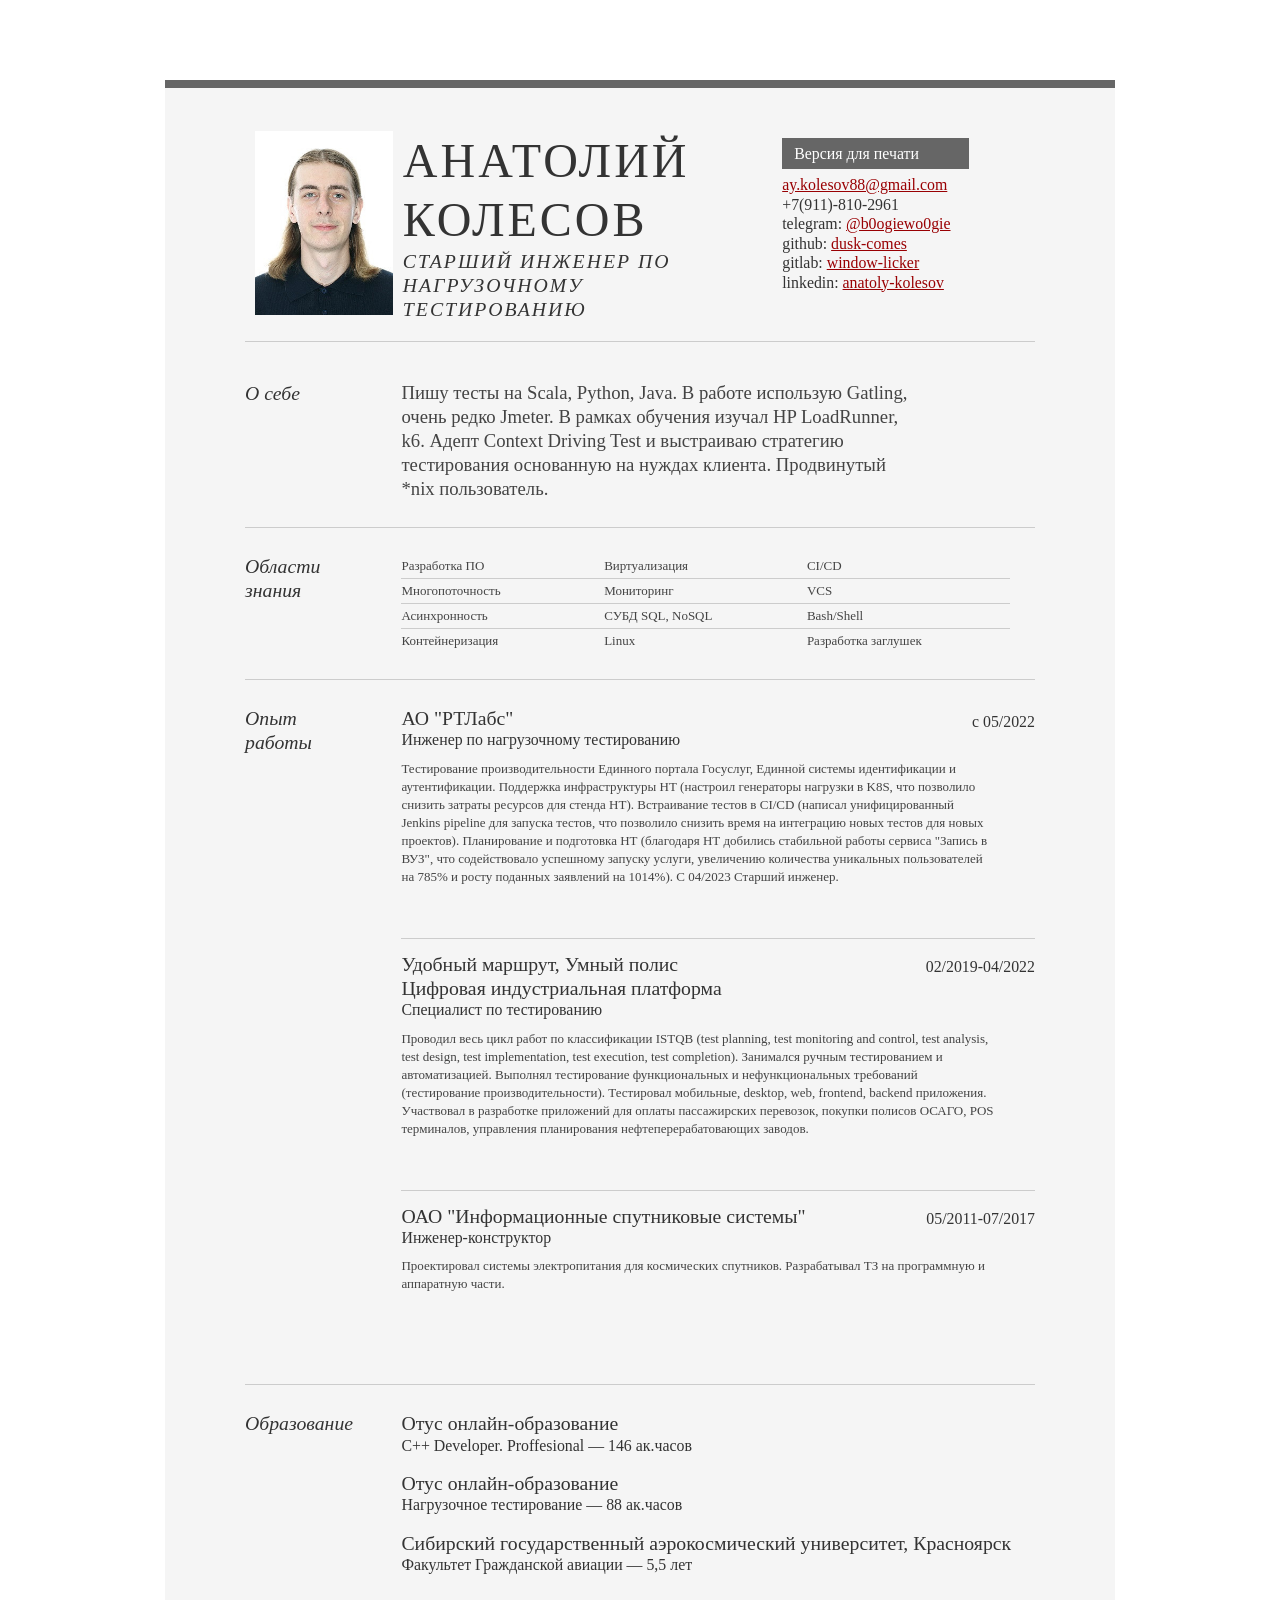
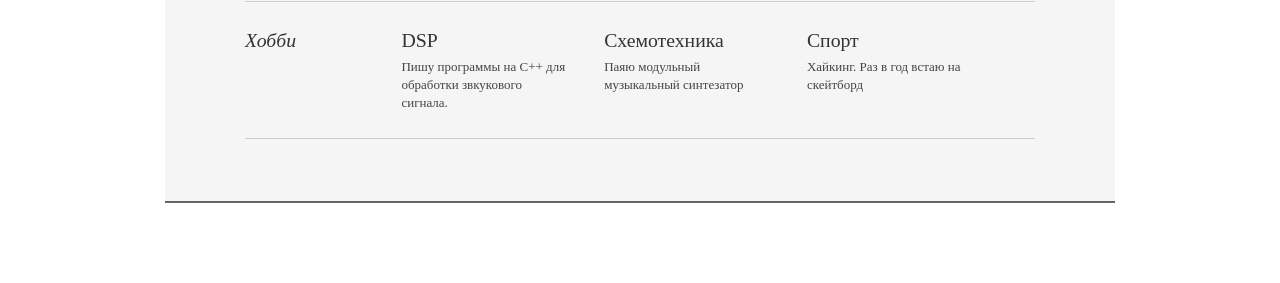
==== index.html @ 1dc9ad1e "Подправил текущую должность" ====
<!DOCTYPE html PUBLIC "-//W3C//DTD XHTML 1.0 Strict//EN" "http://www.w3.org/TR/xhtml1/DTD/xhtml1-strict.dtd">
<html>
<head>

	<title>Колесов Анатолий | ay.kolesov88@gmail.com</title>
	<meta http-equiv="content-type" content="text/html; charset=utf-8" />

	<meta name="keywords" content="" />
	<meta name="description" content="" />

	<link rel="stylesheet" type="text/css" href="./css/reset-fonts-grids.css" media="all" /> 
	<link rel="stylesheet" type="text/css" href="./css/main.css" media="all" />

</head>
<body>

<div id="doc2" class="yui-t7">
	<div id="inner">
	
		<div id="hd">
			<div class="yui-gc">
				<div class="yui-u first">
					<h1><img src="me.jpg" align="left" hspace="10" height="184" alt="photo"/>Анатолий Колесов</h1>
					<h2>Старший инженер по нагрузочному тестированию</h2>
				</div>

				<div class="yui-u">
					<div class="contact-info">
						<h3><a id="pdf" href="ay.kolesov.qa.load.pdf">Версия для печати</a></h3>
						<h3><a href="mailto:ay.kolesov88@gmail.com">ay.kolesov88@gmail.com</a></h3>
						<h3>+7(911)-810-2961</h3>
                        <h3>telegram: <a href="https://t.me/b0ogiewo0gie">@b0ogiewo0gie</a></h3>
                        <h3>github: <a href="https://github.com/dusk-comes/">dusk-comes</a></h3>
                        <h3>gitlab: <a href="https://gitlab.com/window-licker">window-licker</a></h3>
                        <h3>linkedin: <a href="https://www.linkedin.com/mwlite/profile/in/anatoly-kolesov">anatoly-kolesov</a></h3>
					</div><!--// .contact-info -->
				</div>
			</div><!--// .yui-gc -->
		</div><!--// hd -->

		<div id="bd">
			<div id="yui-main">
				<div class="yui-b">

					<div class="yui-gf">
						<div class="yui-u first">
							<h2>О себе</h2>
						</div>
						<div class="yui-u">
							<p class="enlarge">
								Пишу тесты на Scala, Python, Java. В работе использую Gatling, очень редко Jmeter. В рамках обучения изучал HP LoadRunner, k6.
                                Адепт Context Driving Test и выстраиваю стратегию тестирования основанную на нуждах клиента. Продвинутый *nix пользователь.
							</p>
						</div>
					</div><!--// .yui-gf -->

					<div class="yui-gf">
						<div class="yui-u first">
							<h2>Области знания</h2>
						</div>
						<div class="yui-u">
							<ul class="talent">
								<li>Разработка ПО</li>
								<li>Многопоточность</li>
								<li>Асинхронность</li>
								<li class="last">Контейнеризация</li>
							</ul>

							<ul class="talent">
                                <li>Виртуализация</li>
								<li>Мониторинг</li>
								<li>СУБД SQL, NoSQL</li>
								<li class="last">Linux</li>
							</ul>

							<ul class="talent">
								<li>CI/CD</li>
								<li>VCS</li>
								<li>Bash/Shell</li>
								<li class="last">Разработка заглушек</li>
							</ul>
						</div>
					</div><!--// .yui-gf-->

					<div class="yui-gf">
	
						<div class="yui-u first">
							<h2>Опыт работы</h2>
						</div><!--// .yui-u -->

						<div class="yui-u">

							<div class="job">
								<h2>АО "РТЛабс"</h2>
								<h3>Инженер по нагрузочному тестированию</h3>
								<h4>c 05/2022</h4>
								<p>Тестирование производительности Единного портала Госуслуг, Единной системы идентификации и аутентификации. Поддержка инфраструктуры НТ (настроил генераторы нагрузки в K8S, что позволило снизить затраты ресурсов для стенда НТ). Встраивание тестов в CI/CD (написал унифицированный Jenkins pipeline для запуска тестов, что позволило снизить время на интеграцию новых тестов для новых проектов). Планирование и подготовка НТ (благодаря НТ добились стабильной работы сервиса "Запись в ВУЗ", что содействовало успешному запуску услуги, увеличению количества уникальных пользователей на 785% и росту поданных заявлений на 1014%). C 04/2023 Старший инженер.</p>
							</div>


							<div class="job">
								<h2>Удобный маршрут, Умный полис</h2>
                                <h2>Цифровая индустриальная платформа</h2>
								<h3>Специалист по тестированию</h3>
								<h4>02/2019-04/2022</h4>
								<p>Проводил весь цикл работ по классификации ISTQB (test planning, test monitoring and control, test analysis, test design, test implementation, test execution, test completion). Занимался ручным тестированием и автоматизацией. Выполнял тестирование функциональных и нефункциональных требований (тестирование производительности). Тестировал мобильные, desktop, web, frontend, backend приложения. Участвовал в разработке приложений для оплаты пассажирских перевозок, покупки полисов ОСАГО, POS терминалов, управления планирования нефтеперерабатовающих заводов.</p>
							</div>


							<div class="job last">
								<h2>ОАО "Информационные спутниковые системы"</h2>
								<h3>Инженер-конструктор</h3>
								<h4>05/2011-07/2017</h4>
								<p>Проектировал системы электропитания для космических спутников. Разрабатывал ТЗ на программную и аппаратную части.</p>
							</div>

						</div><!--// .yui-u -->
					</div><!--// .yui-gf -->

					<div class="yui-gf">
						<div class="yui-u first">
							<h2>Образование</h2>
						</div>
                        <div class="yui-u">
                            <h2>Отус онлайн-образование</h2>
                            <h3>C++ Developer. Proffesional &mdash; 146 ак.часов</h3><br>
                        </div>

                        <div class="yui-u">
                            <h2>Отус онлайн-образование</h2>
                            <h3>Нагрузочное тестирование &mdash; 88 ак.часов</h3><br>
                        </div>

						<div class="yui-u last">
							<h2>Сибирский государственный аэрокосмический университет, Красноярск</h2>
							<h3>Факультет Гражданской авиации &mdash; 5,5 лет </h3>
						</div>
					</div><!--// .yui-gf -->

                    <div class="yui-gf">
                        <div class="yui-u first">
                            <h2>Хобби</h2>
						</div>
						<div class="yui-u">

                            <div class="talent">
                                <h2>DSP</h2>
                                <p>Пишу программы на С++ для обработки звкукового сигнала.</p>
                            </div>

                            <div class="talent">
                                <h2>Схемотехника</h2>
                                <p>Паяю модульный музыкальный синтезатор</p>
                            </div>

                            <div class="talent">
                                <h2>Спорт</h2>
                                <p>Хайкинг. Раз в год встаю на скейтборд</p>
                            </div>
                        </div>
                    </div><!--// .yui-gf -->



				</div><!--// .yui-b -->
			</div><!--// yui-main -->
		</div><!--// bd -->

	</div><!-- // inner -->


</div><!--// doc -->


</body>
</html>
---- css/main.css ----
/*
---------------------------------------------------------------------------------
	STRIPPED DOWN RESUME TEMPLATE
    html resume

    v0.9: 5/28/09

    design and code by: thingsthatarebrown.com 
                        (matt brown)
---------------------------------------------------------------------------------
*/


.msg { padding: 10px; background: #222; position: relative; }
.msg h1 { color: #fff;  }
.msg a { margin-left: 20px; background: #408814; color: white; padding: 4px 8px; text-decoration: none; }
.msg a:hover { background: #266400; }

/* //-- yui-grids style overrides -- */
body { font-family: Georgia; color: #444; }
#inner { padding: 10px 80px; margin: 80px auto; background: #f5f5f5; border: solid #666; border-width: 8px 0 2px 0; }
.yui-gf { margin-bottom: 2em; padding-bottom: 2em; border-bottom: 1px solid #ccc; }

/* //-- header, body, footer -- */
#hd { margin: 2.5em 0 3em 0; padding-bottom: 1.5em; border-bottom: 1px solid #ccc }
#hd h2 { text-transform: uppercase; letter-spacing: 2px; }
#bd, #ft { margin-bottom: 2em; }

/* //-- footer -- */
#ft { padding: 1em 0 5em 0; font-size: 92%; border-top: 1px solid #ccc; text-align: center; }
#ft p { margin-bottom: 0; text-align: center;   }

/* //-- core typography and style -- */
#hd h1 { font-size: 48px; text-transform: uppercase; letter-spacing: 3px; }
h2 { font-size: 152% }
h3, h4 { font-size: 122%; }
h1, h2, h3, h4 { color: #333; }
p { font-size: 100%; line-height: 18px; padding-right: 3em; }
a { color: #990003 }
a:hover { text-decoration: none; }
strong { font-weight: bold; }
li { line-height: 24px; border-bottom: 1px solid #ccc; }
p.enlarge { font-size: 144%; padding-right: 6.5em; line-height: 24px; }
p.enlarge span { color: #000 }
.contact-info { margin-top: 7px; }
.first h2 { font-style: italic; }
.last { border-bottom: 0 }


/* //-- section styles -- */

a#pdf { display: block; float: left; background: #666; color: white; padding: 6px 50px 6px 12px; margin-bottom: 6px; text-decoration: none;  }
a#pdf:hover { background: #222; }

.job { position: relative; margin-bottom: 1em; padding-bottom: 1em; border-bottom: 1px solid #ccc; }
.job h4 { position: absolute; top: 0.35em; right: 0 }
.job p { margin: 0.75em 0 3em 0; }

.last { border: none; }
.skills-list {  }
.skills-list ul { margin: 0; }
.skills-list li { margin: 3px 0; padding: 3px 0; }
.skills-list li span { font-size: 152%; display: block; margin-bottom: -2px; padding: 0 }
.talent { width: 32%; float: left }
.talent h2 { margin-bottom: 6px; }

#srt-ttab { margin-bottom: 100px; text-align: center;  }
#srt-ttab img.last { margin-top: 20px }

/* --// override to force 1/8th width grids -- */
.yui-gf .yui-u{width:80.2%;}
.yui-gf div.first{width:12.3%;}
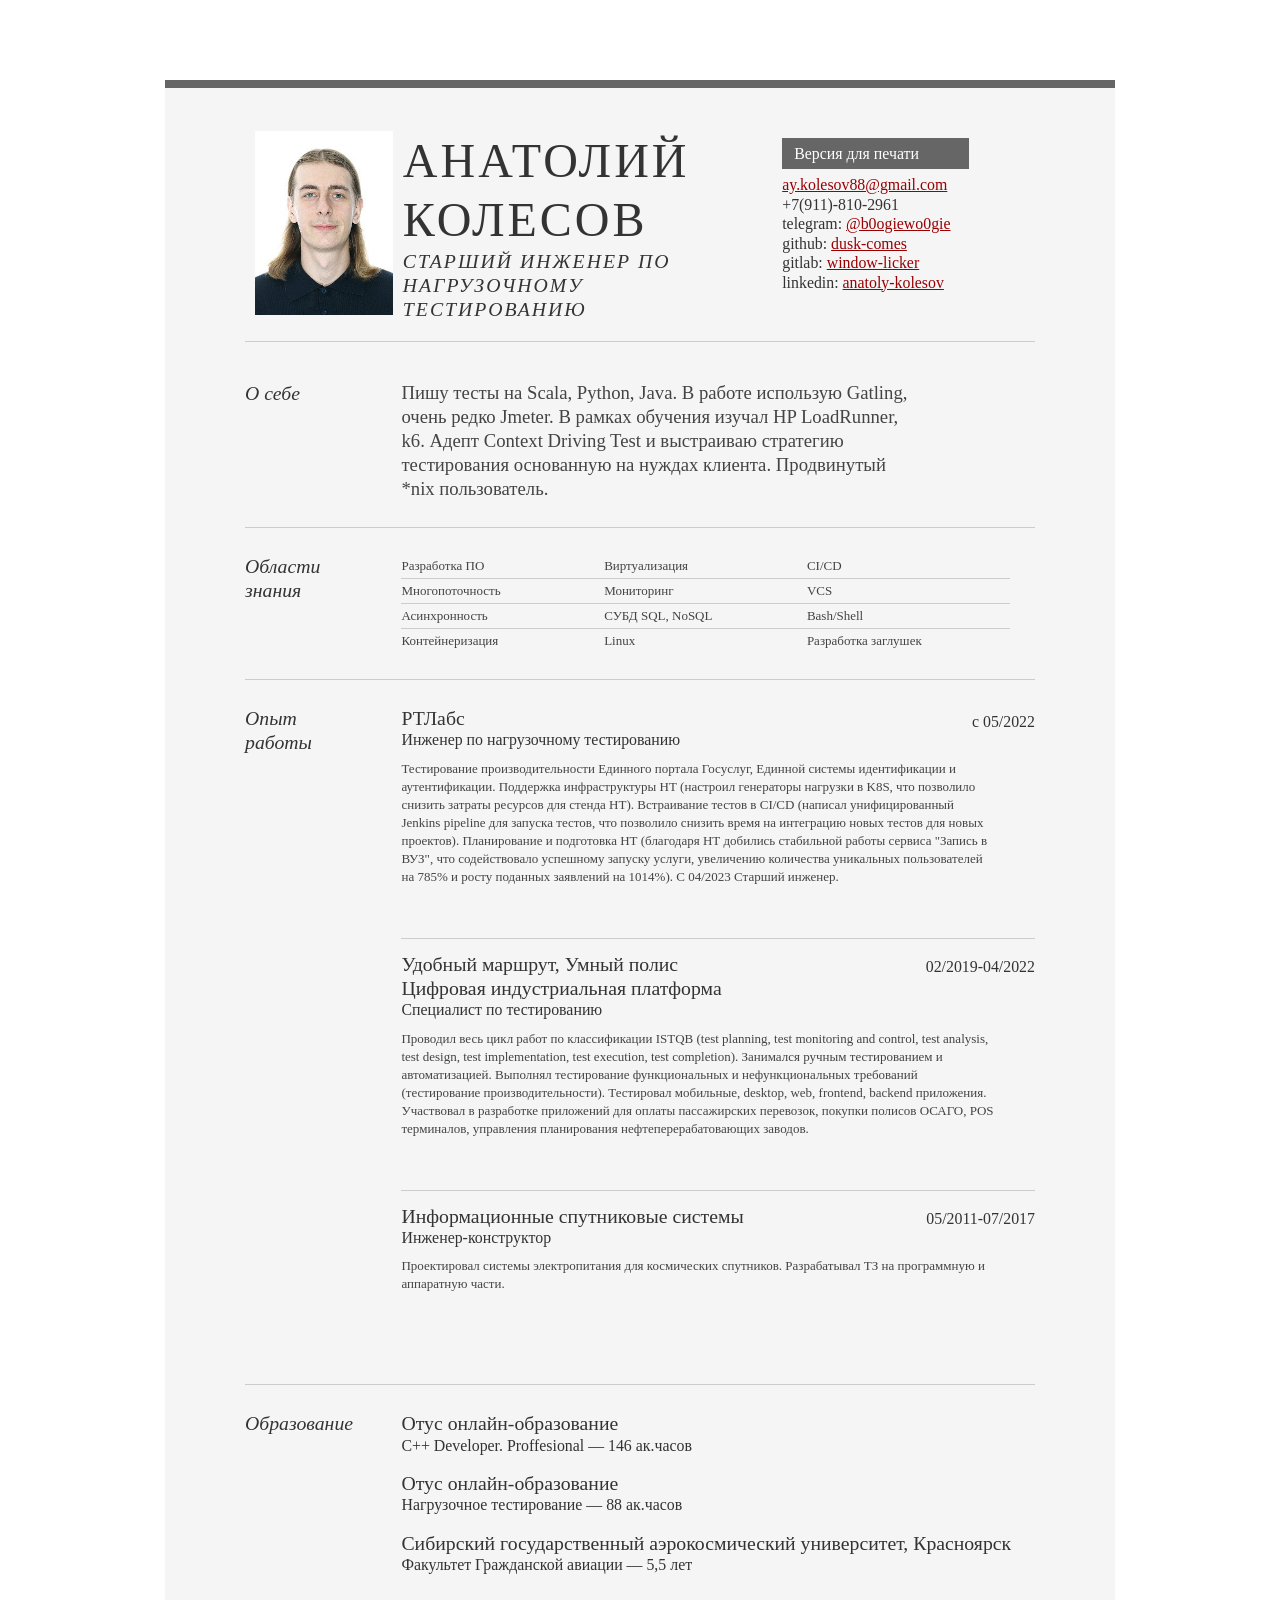
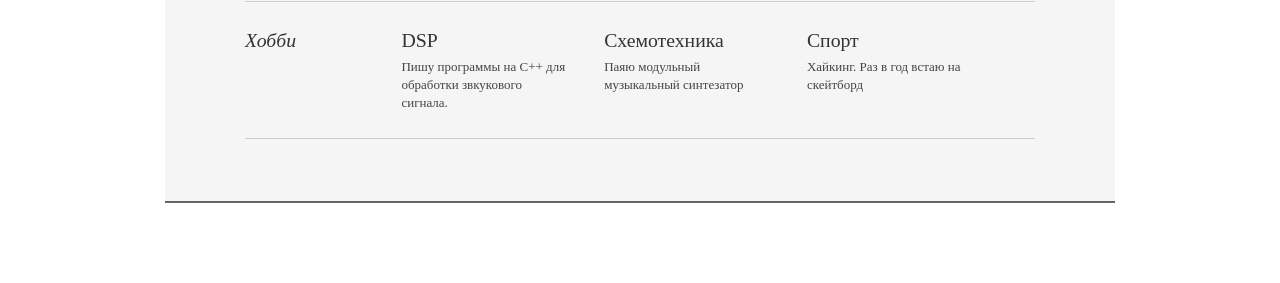
==== commit 730b3e42: "Убрал из названий компаний лишние символы. Хак, чтобы компания на дату не съезжала" ====
--- a/index.html
+++ b/index.html
@@ -91,7 +91,7 @@
 						<div class="yui-u">
 
 							<div class="job">
-								<h2>АО "РТЛабс"</h2>
+								<h2>РТЛабс</h2>
 								<h3>Инженер по нагрузочному тестированию</h3>
 								<h4>c 05/2022</h4>
 								<p>Тестирование производительности Единного портала Госуслуг, Единной системы идентификации и аутентификации. Поддержка инфраструктуры НТ (настроил генераторы нагрузки в K8S, что позволило снизить затраты ресурсов для стенда НТ). Встраивание тестов в CI/CD (написал унифицированный Jenkins pipeline для запуска тестов, что позволило снизить время на интеграцию новых тестов для новых проектов). Планирование и подготовка НТ (благодаря НТ добились стабильной работы сервиса "Запись в ВУЗ", что содействовало успешному запуску услуги, увеличению количества уникальных пользователей на 785% и росту поданных заявлений на 1014%). C 04/2023 Старший инженер.</p>
@@ -108,7 +108,7 @@
 
 
 							<div class="job last">
-								<h2>ОАО "Информационные спутниковые системы"</h2>
+								<h2>Информационные спутниковые системы</h2>
 								<h3>Инженер-конструктор</h3>
 								<h4>05/2011-07/2017</h4>
 								<p>Проектировал системы электропитания для космических спутников. Разрабатывал ТЗ на программную и аппаратную части.</p>
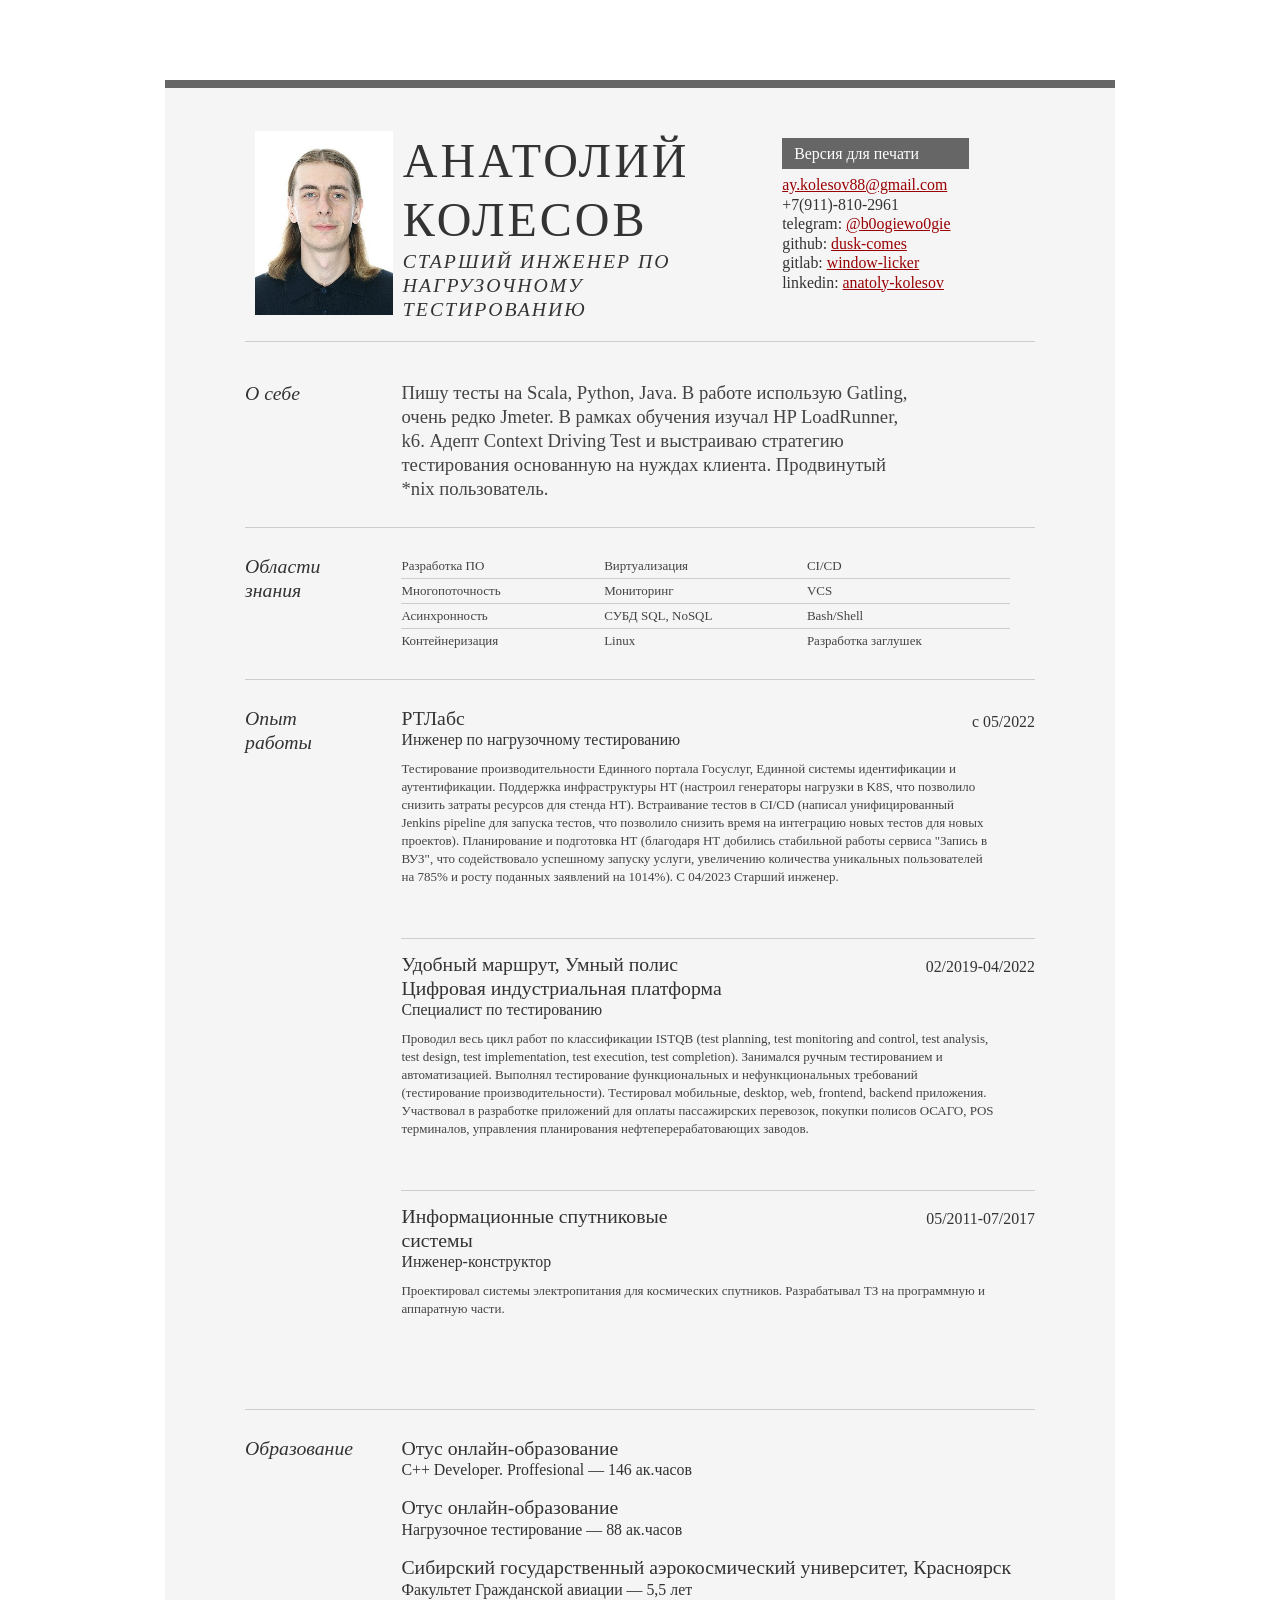
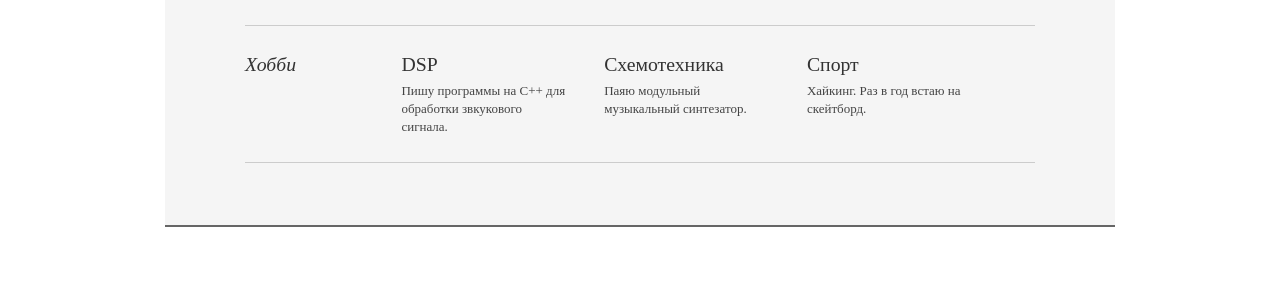
==== commit bafd1020: "В ИСС перенёс последнюю С на новую строку, чтобы компания не наезжала на дату" ====
--- a/index.html
+++ b/index.html
@@ -108,7 +108,8 @@
 
 
 							<div class="job last">
-								<h2>Информационные спутниковые системы</h2>
+								<h2>Информационные спутниковые</h2>
+								<h2>системы</h2>
 								<h3>Инженер-конструктор</h3>
 								<h4>05/2011-07/2017</h4>
 								<p>Проектировал системы электропитания для космических спутников. Разрабатывал ТЗ на программную и аппаратную части.</p>
@@ -150,12 +151,12 @@
 
                             <div class="talent">
                                 <h2>Схемотехника</h2>
-                                <p>Паяю модульный музыкальный синтезатор</p>
+                                <p>Паяю модульный музыкальный синтезатор.</p>
                             </div>
 
                             <div class="talent">
                                 <h2>Спорт</h2>
-                                <p>Хайкинг. Раз в год встаю на скейтборд</p>
+                                <p>Хайкинг. Раз в год встаю на скейтборд.</p>
                             </div>
                         </div>
                     </div><!--// .yui-gf -->
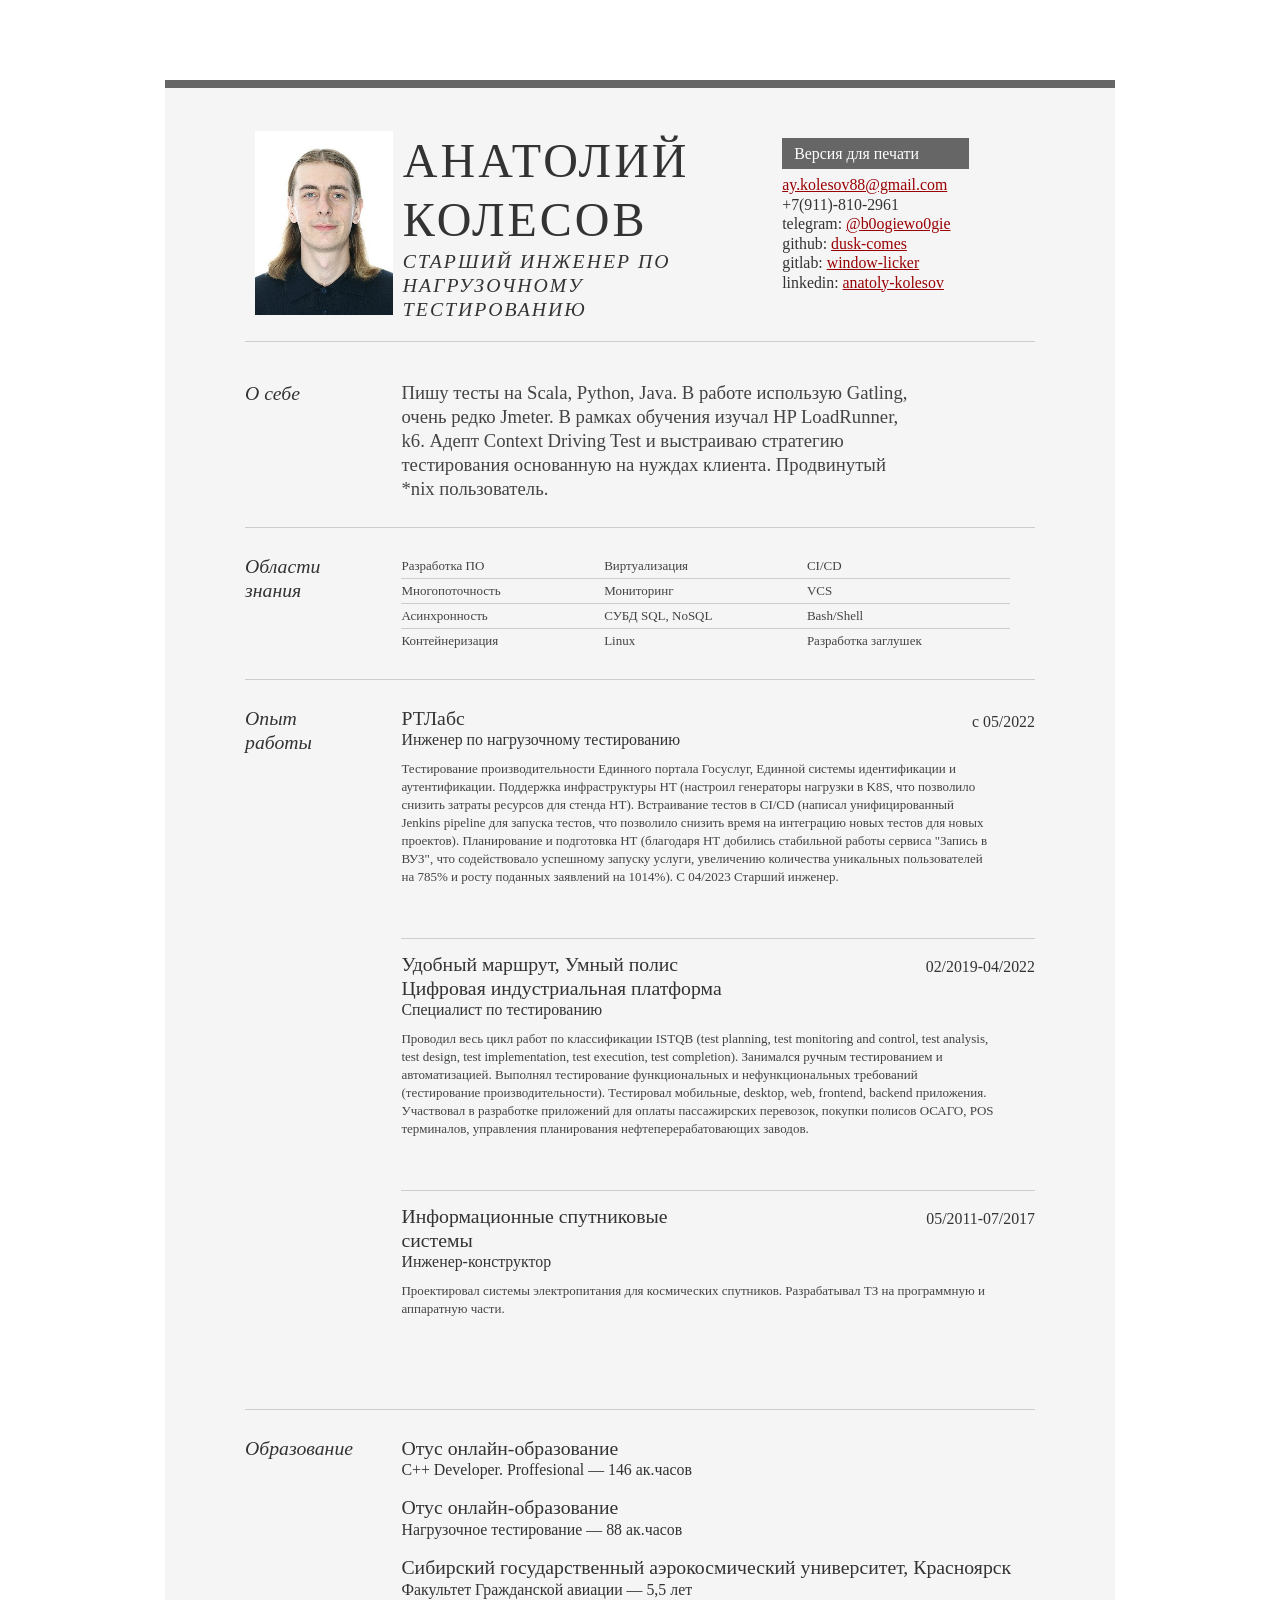
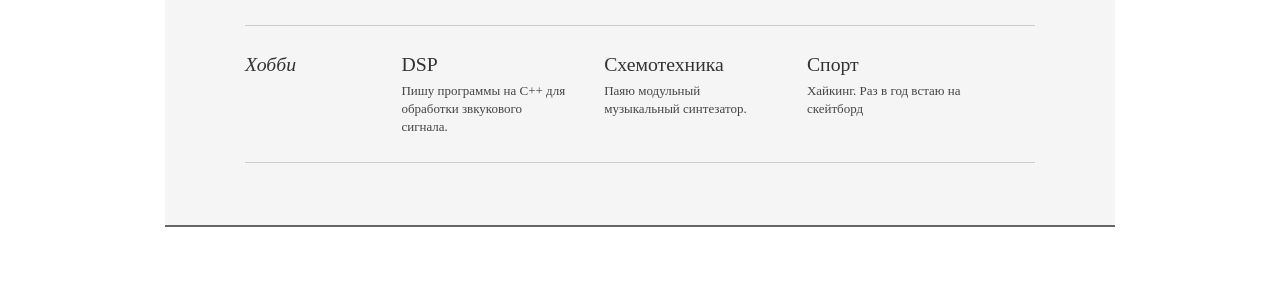
==== commit 978ba205: "убрал опчечатку из названия pdf" ====
--- a/index.html
+++ b/index.html
@@ -26,7 +26,7 @@
 
 				<div class="yui-u">
 					<div class="contact-info">
-						<h3><a id="pdf" href="ay.kolesov.qa.load.pdf">Версия для печати</a></h3>
+						<h3><a id="pdf" href="au.kolesov.qa.load.pdf">Версия для печати</a></h3>
 						<h3><a href="mailto:ay.kolesov88@gmail.com">ay.kolesov88@gmail.com</a></h3>
 						<h3>+7(911)-810-2961</h3>
                         <h3>telegram: <a href="https://t.me/b0ogiewo0gie">@b0ogiewo0gie</a></h3>
@@ -156,7 +156,7 @@
 
                             <div class="talent">
                                 <h2>Спорт</h2>
-                                <p>Хайкинг. Раз в год встаю на скейтборд.</p>
+                                <p>Хайкинг. Раз в год встаю на скейтборд</p>
                             </div>
                         </div>
                     </div><!--// .yui-gf -->
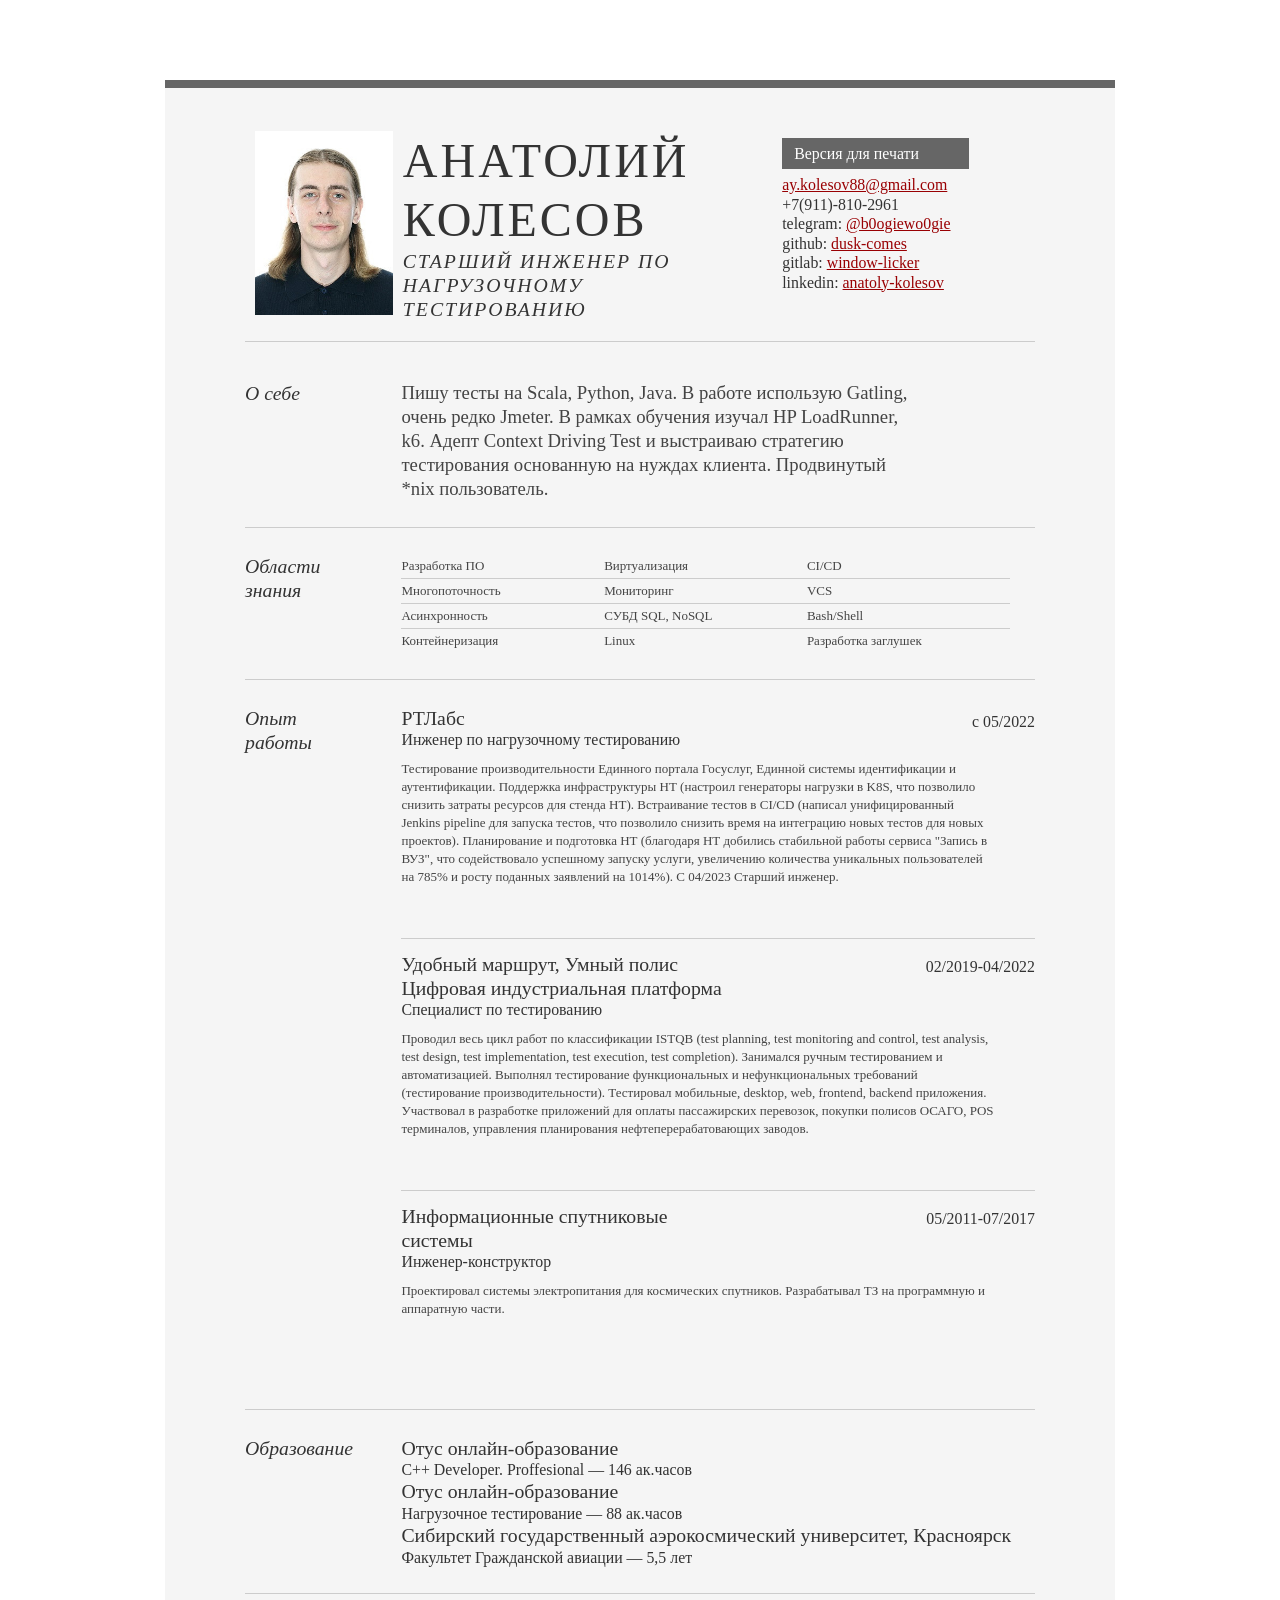
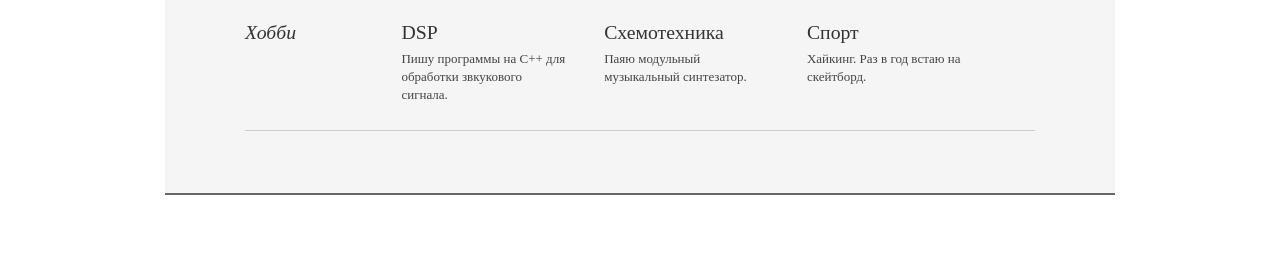
==== commit 69ec074a: "сделал стиль для pdf" ====
--- a/index.html
+++ b/index.html
@@ -9,7 +9,7 @@
 	<meta name="description" content="" />
 
 	<link rel="stylesheet" type="text/css" href="./css/reset-fonts-grids.css" media="all" /> 
-	<link rel="stylesheet" type="text/css" href="./css/main.css" media="all" />
+	<link id="replace" rel="stylesheet" type="text/css" href="./css/main.css" media="all" />
 
 </head>
 <body>
@@ -124,12 +124,12 @@
 						</div>
                         <div class="yui-u">
                             <h2>Отус онлайн-образование</h2>
-                            <h3>C++ Developer. Proffesional &mdash; 146 ак.часов</h3><br>
+                            <h3>C++ Developer. Proffesional &mdash; 146 ак.часов</h3>
                         </div>
 
                         <div class="yui-u">
                             <h2>Отус онлайн-образование</h2>
-                            <h3>Нагрузочное тестирование &mdash; 88 ак.часов</h3><br>
+                            <h3>Нагрузочное тестирование &mdash; 88 ак.часов</h3>
                         </div>
 
 						<div class="yui-u last">
@@ -156,7 +156,7 @@
 
                             <div class="talent">
                                 <h2>Спорт</h2>
-                                <p>Хайкинг. Раз в год встаю на скейтборд</p>
+                                <p>Хайкинг. Раз в год встаю на скейтборд.</p>
                             </div>
                         </div>
                     </div><!--// .yui-gf -->
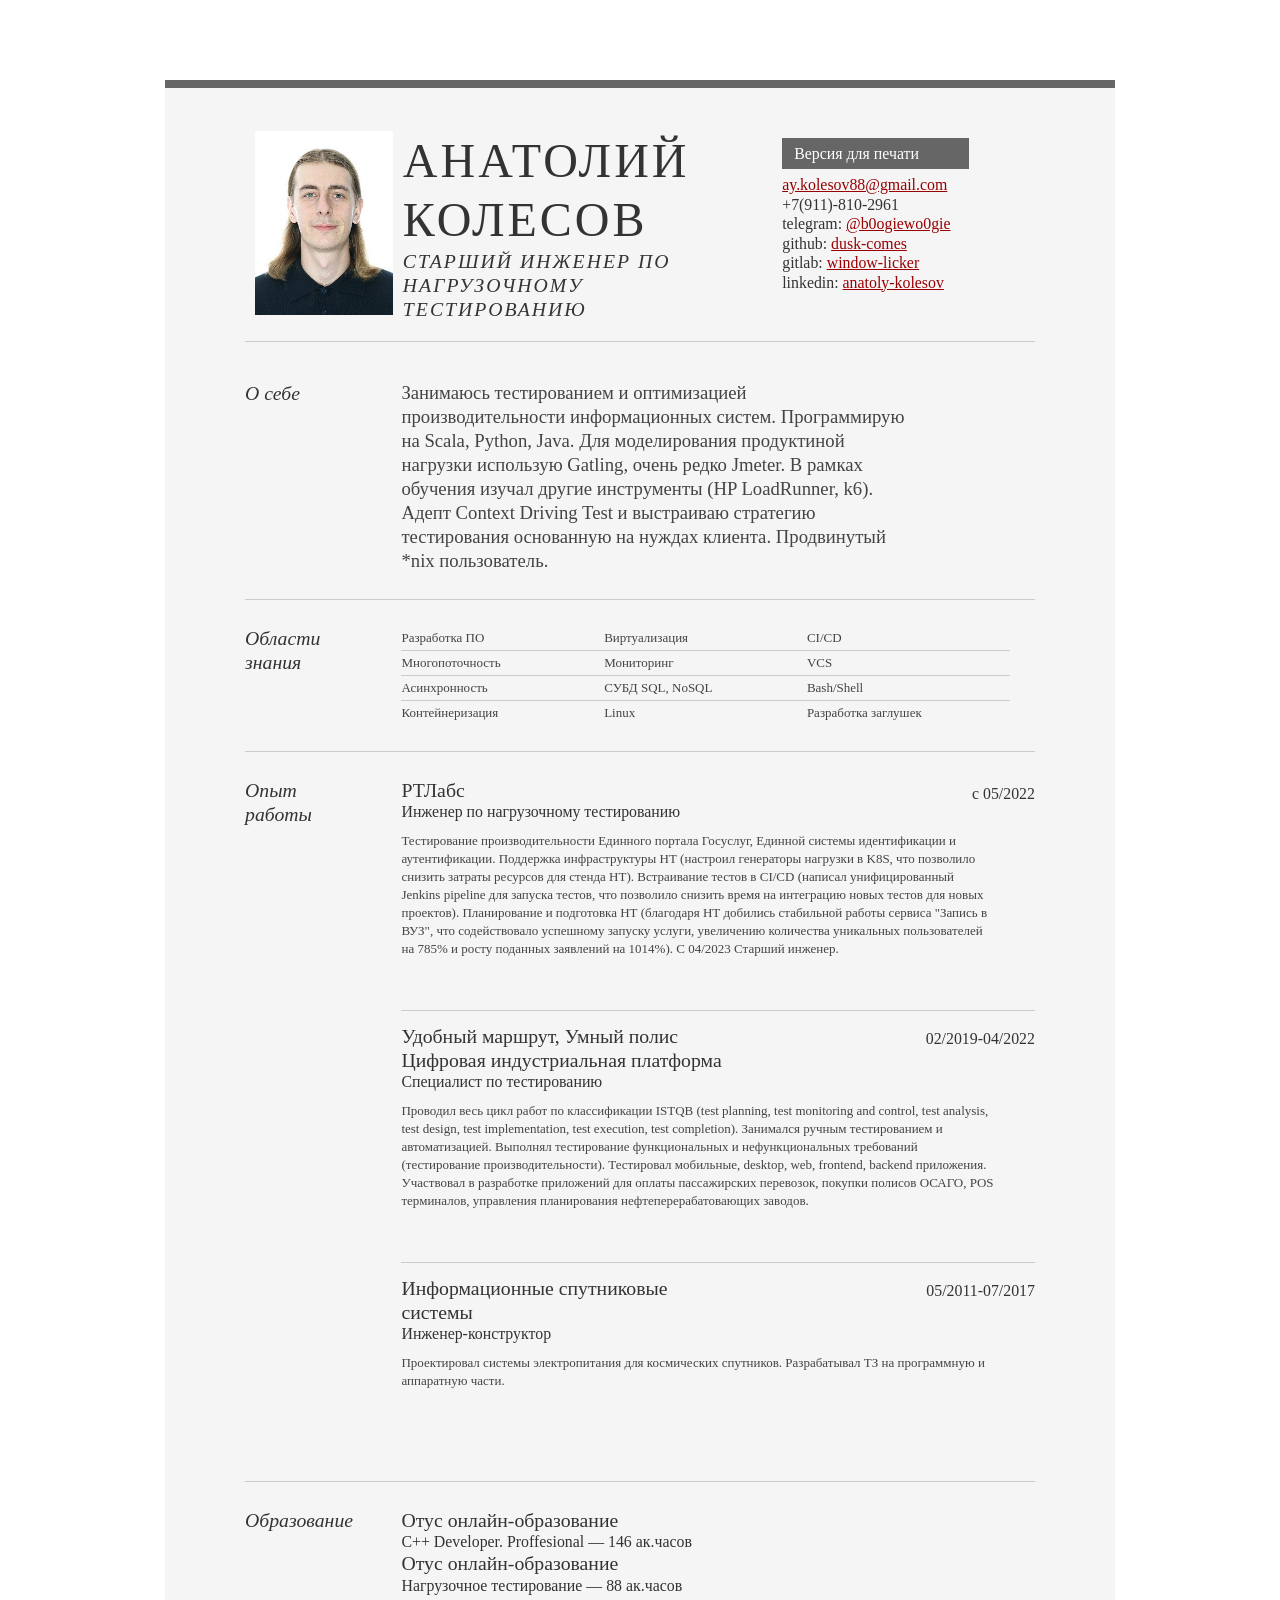
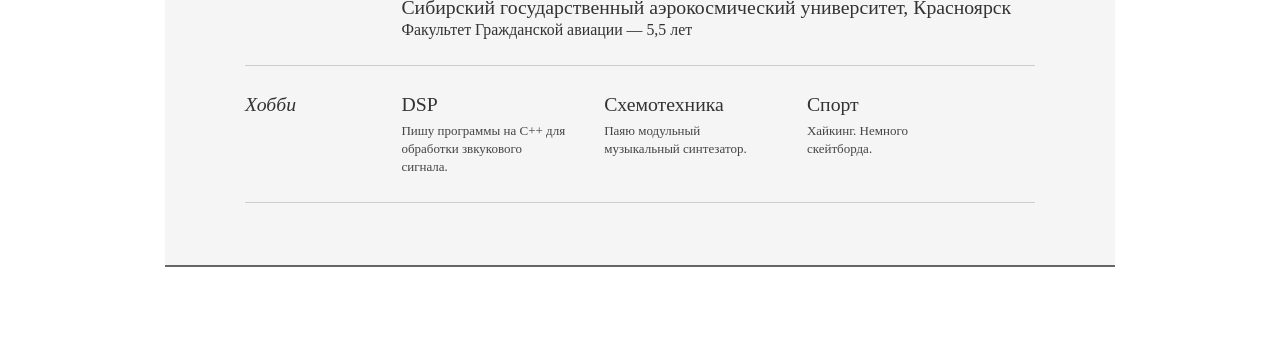
==== commit 80437e00: "обновил спорт, о себе" ====
--- a/index.html
+++ b/index.html
@@ -48,8 +48,8 @@
 						</div>
 						<div class="yui-u">
 							<p class="enlarge">
-								Пишу тесты на Scala, Python, Java. В работе использую Gatling, очень редко Jmeter. В рамках обучения изучал HP LoadRunner, k6.
-                                Адепт Context Driving Test и выстраиваю стратегию тестирования основанную на нуждах клиента. Продвинутый *nix пользователь.
+								Занимаюсь тестированием и оптимизацией производительности информационных систем.
+                                Программирую на Scala, Python, Java. Для моделирования продуктиной нагрузки использую Gatling, очень редко Jmeter. В рамках обучения изучал другие инструменты (HP LoadRunner, k6). Адепт Context Driving Test и выстраиваю стратегию тестирования основанную на нуждах клиента. Продвинутый *nix пользователь.
 							</p>
 						</div>
 					</div><!--// .yui-gf -->
@@ -156,7 +156,7 @@
 
                             <div class="talent">
                                 <h2>Спорт</h2>
-                                <p>Хайкинг. Раз в год встаю на скейтборд.</p>
+                                <p>Хайкинг. Немного скейтборда.</p>
                             </div>
                         </div>
                     </div><!--// .yui-gf -->
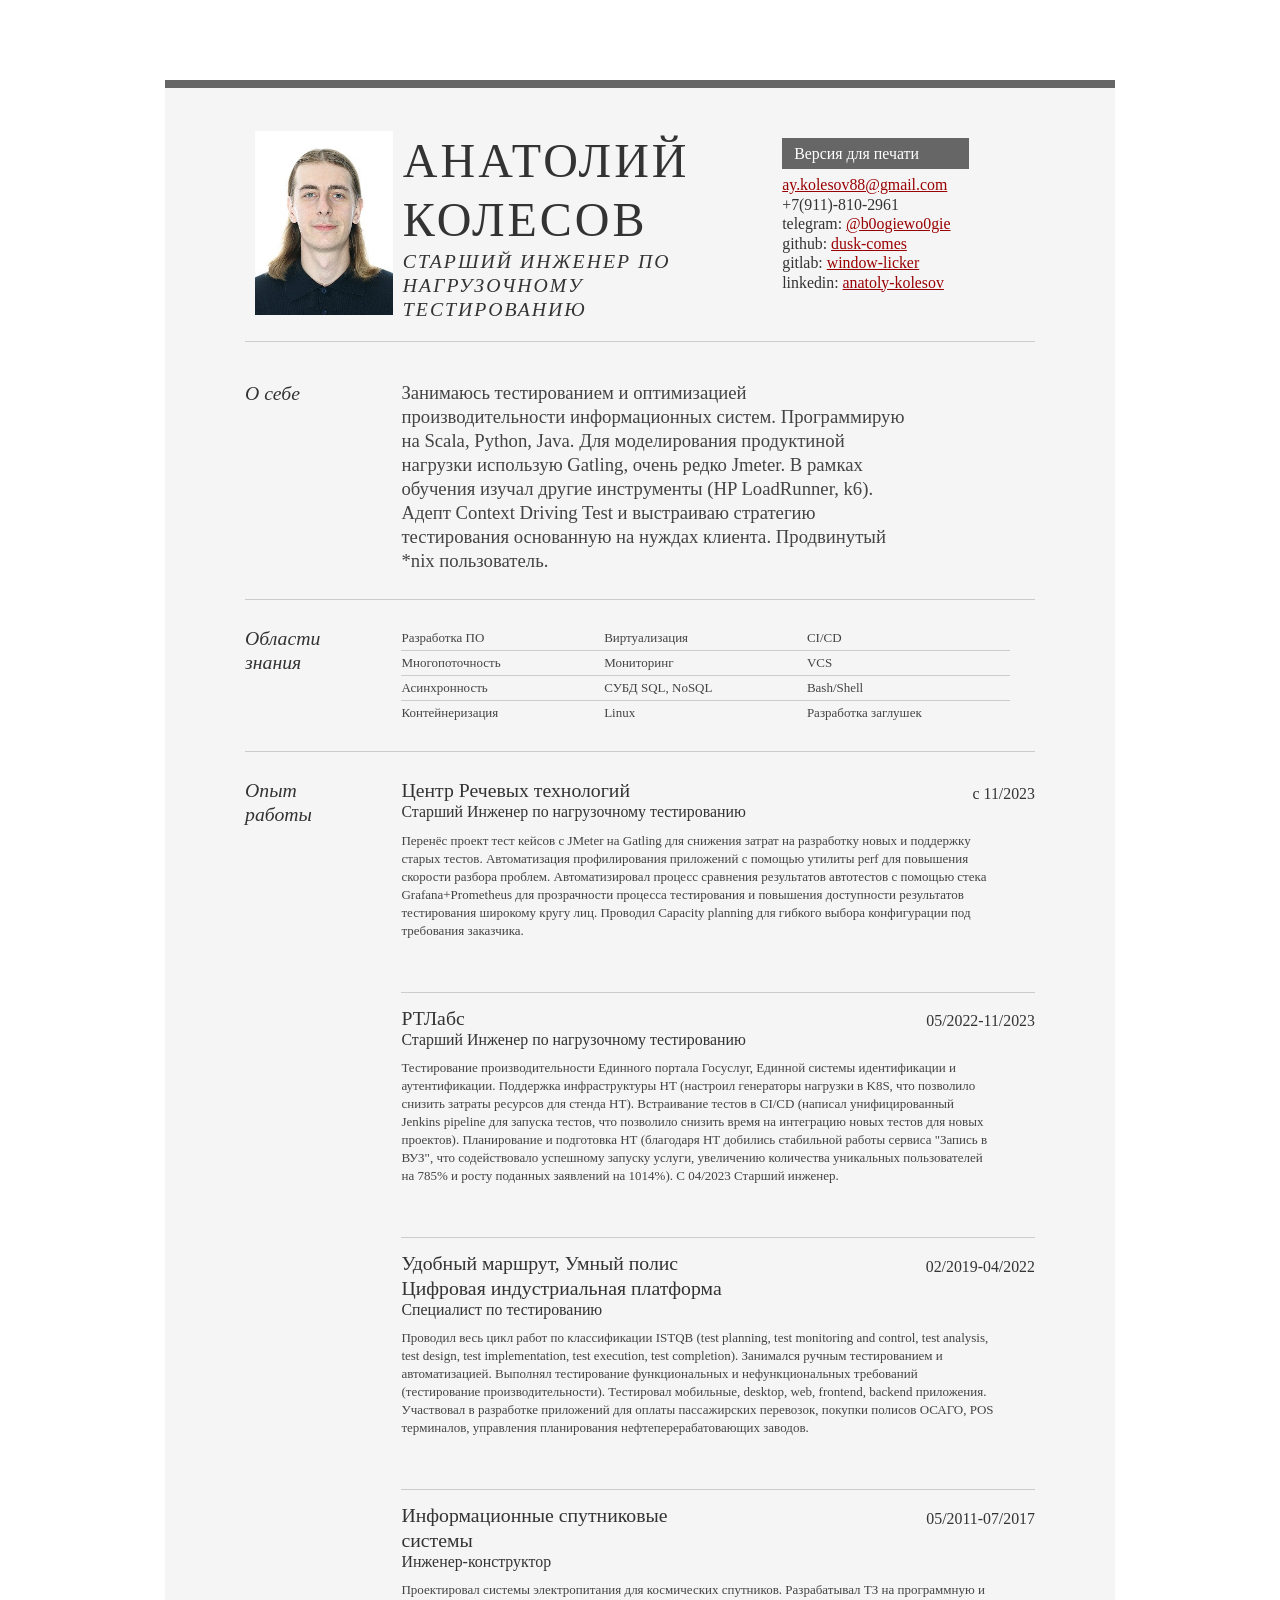
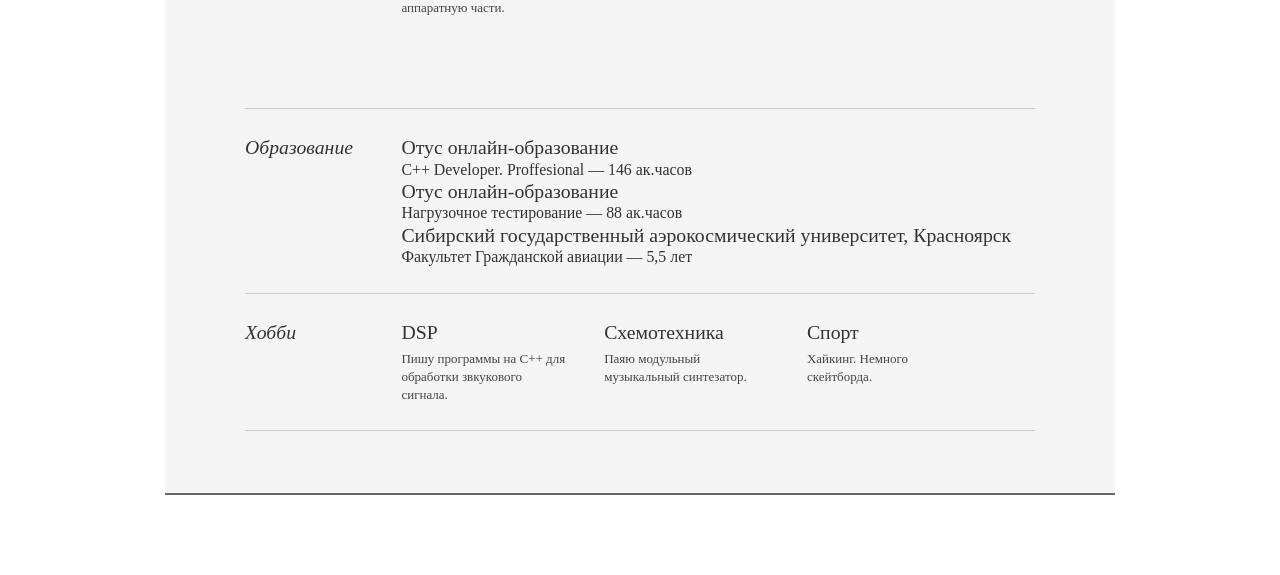
==== commit 1808bfb2: "новое место работы" ====
--- a/index.html
+++ b/index.html
@@ -91,9 +91,16 @@
 						<div class="yui-u">
 
 							<div class="job">
+								<h2>Центр Речевых технологий</h2>
+								<h3>Старший Инженер по нагрузочному тестированию</h3>
+								<h4>c 11/2023</h4>
+								<p>Перенёс проект тест кейсов с JMeter на Gatling для снижения затрат на разработку новых и поддержку старых тестов. Автоматизация профилирования приложений с помощью утилиты perf для повышения скорости разбора проблем. Автоматизировал процесс сравнения результатов автотестов с помощью стека Grafana+Prometheus для прозрачности процесса тестирования и повышения доступности результатов тестирования широкому кругу лиц. Проводил Capacity planning для гибкого выбора конфигурации под требования заказчика.</p>
+							</div>
+
+							<div class="job">
 								<h2>РТЛабс</h2>
-								<h3>Инженер по нагрузочному тестированию</h3>
-								<h4>c 05/2022</h4>
+								<h3>Старший Инженер по нагрузочному тестированию</h3>
+								<h4>05/2022-11/2023</h4>
 								<p>Тестирование производительности Единного портала Госуслуг, Единной системы идентификации и аутентификации. Поддержка инфраструктуры НТ (настроил генераторы нагрузки в K8S, что позволило снизить затраты ресурсов для стенда НТ). Встраивание тестов в CI/CD (написал унифицированный Jenkins pipeline для запуска тестов, что позволило снизить время на интеграцию новых тестов для новых проектов). Планирование и подготовка НТ (благодаря НТ добились стабильной работы сервиса "Запись в ВУЗ", что содействовало успешному запуску услуги, увеличению количества уникальных пользователей на 785% и росту поданных заявлений на 1014%). C 04/2023 Старший инженер.</p>
 							</div>
 
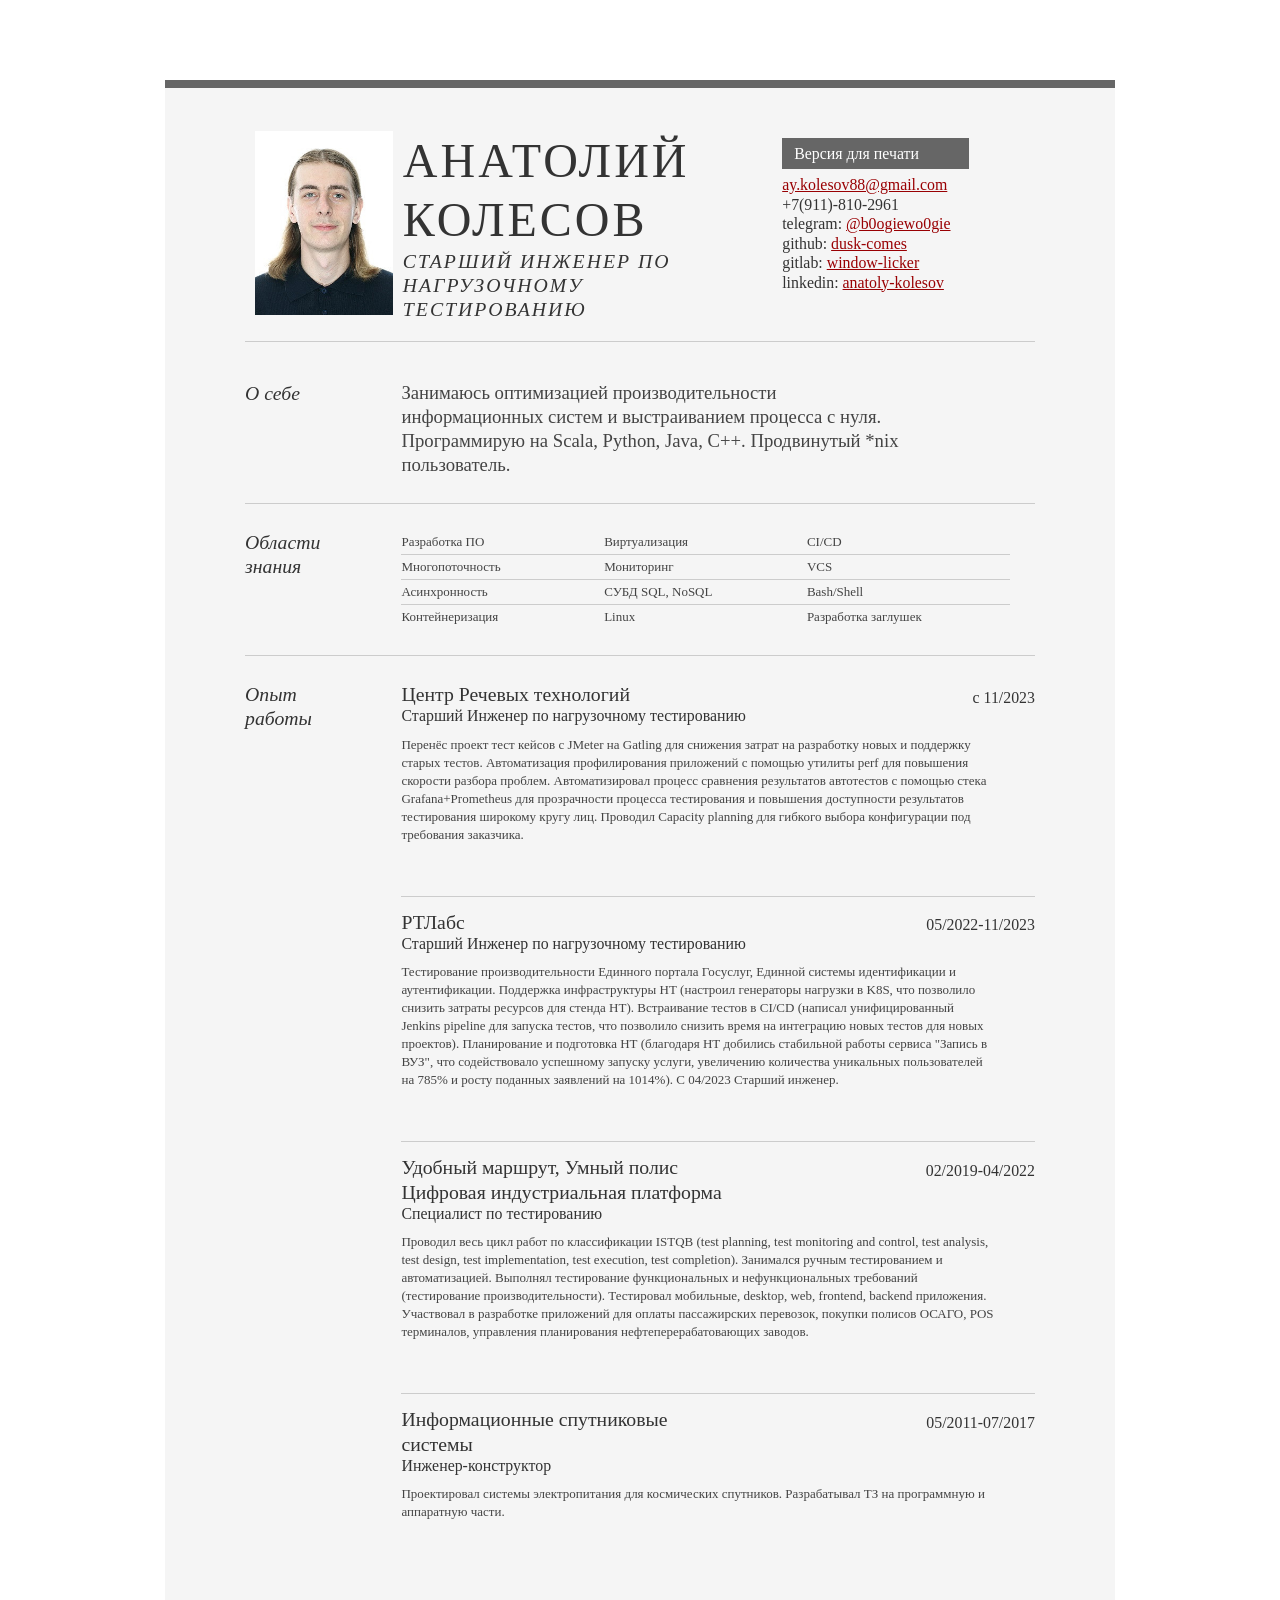
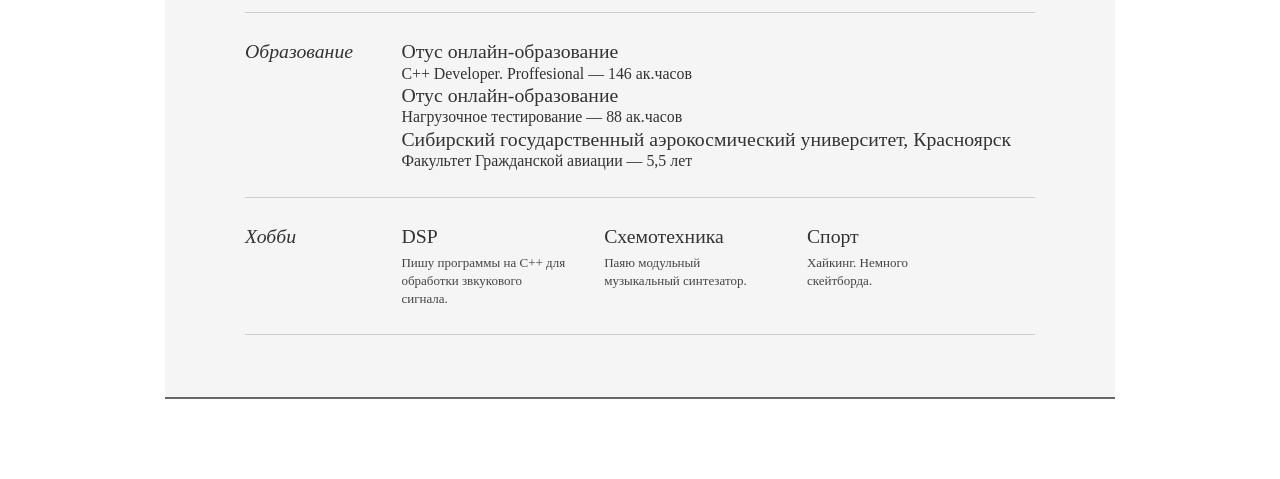
==== commit 80cf8b09: "новое о себе" ====
--- a/index.html
+++ b/index.html
@@ -48,8 +48,8 @@
 						</div>
 						<div class="yui-u">
 							<p class="enlarge">
-								Занимаюсь тестированием и оптимизацией производительности информационных систем.
-                                Программирую на Scala, Python, Java. Для моделирования продуктиной нагрузки использую Gatling, очень редко Jmeter. В рамках обучения изучал другие инструменты (HP LoadRunner, k6). Адепт Context Driving Test и выстраиваю стратегию тестирования основанную на нуждах клиента. Продвинутый *nix пользователь.
+								Занимаюсь оптимизацией производительности информационных систем и выстраиванием процесса с нуля.
+                                Программирую на Scala, Python, Java, C++. Продвинутый *nix пользователь.
 							</p>
 						</div>
 					</div><!--// .yui-gf -->
